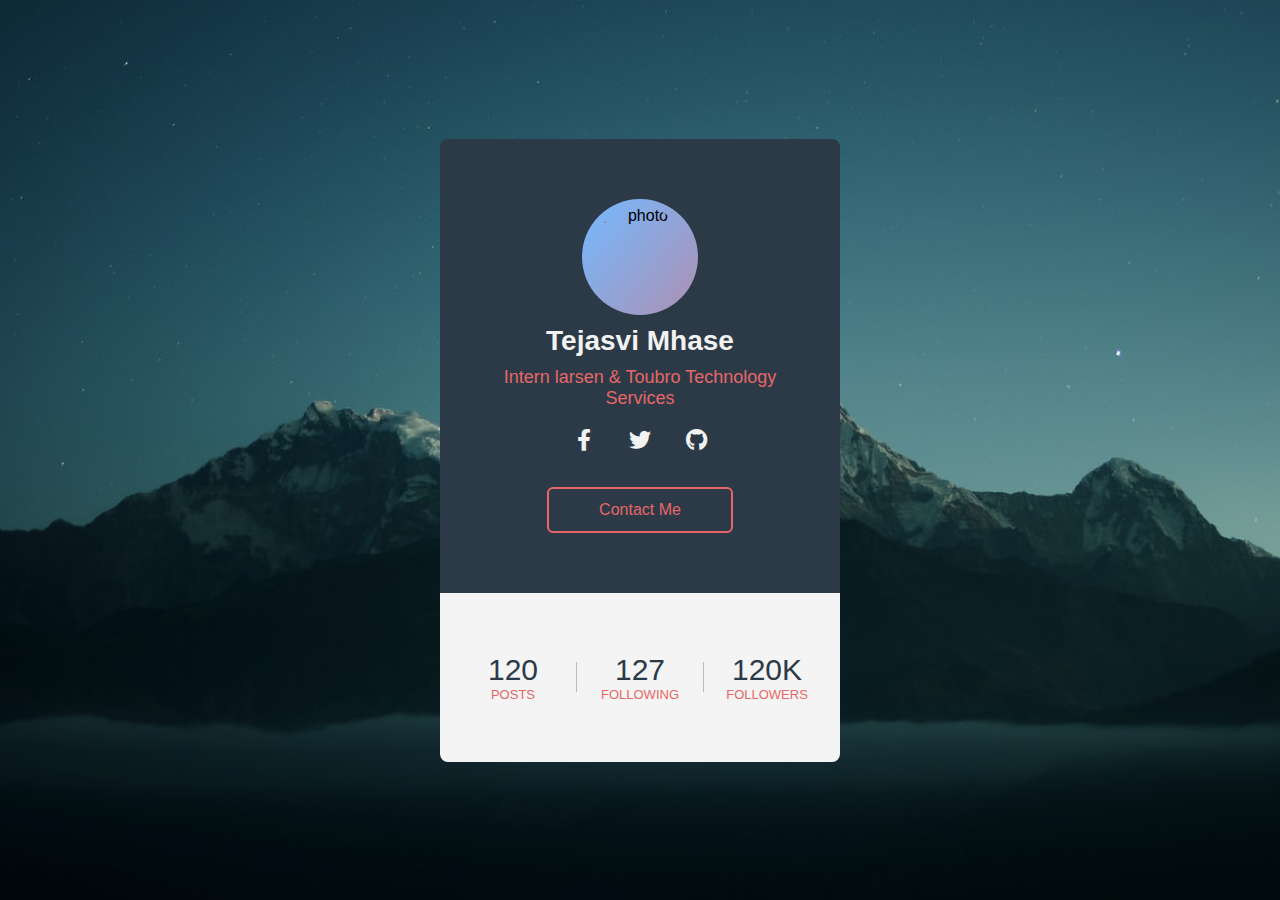
==== profile card/profile card/index.html @ e83294e1 "Add files via upload" ====
<!DOCTYPE html>
<html lang="en">
<head>
  <meta charset="UTF-8">
  <meta name="viewport" content="width=device-width, initial-scale=1.0">
  <title></title>
  <link rel="stylesheet" href="https://cdnjs.cloudflare.com/ajax/libs/font-awesome/5.14.0/css/all.min.css"/>
  <link rel="stylesheet" href="style.css">
</head>
<body>
  <div class="profile-card">
    <div class="card-header">
      <div class="pic">
        <img src="pic.JPG" alt="photo">
      </div>
      <div class="name">Tejasvi Mhase</div>
      <div class="desc">Intern larsen & Toubro Technology Services</div>
      <div class="sm">
        <a href="https://www.facebook.com/profile.php?id=100004188078327" class="fab fa-facebook-f"></a>
        <a href="https://twitter.com/MhaseTejasvi" class="fab fa-twitter"></a>
        <a href="https://github.com/99002669" class="fab fa-github"></a>
        <!-- <a href="#" class="lin" aria-hidden="true"></i>"></a> -->
      </div>
      <a href="#" class="contact-btn">Contact Me</a>
    </div>
    <div class="card-footer">
      <div class="numbers">
        <div class="item">
          <span>120</span>
          Posts
        </div>
        <div class="border"></div>
        <div class="item">
          <span>127</span>
          Following
        </div>
        <div class="border"></div>
        <div class="item">
          <span>120K</span>
          Followers
        </div>
      </div>
    </div>
  </div>
</body>
</html>
---- profile card/profile card/style.css ----
*{
  margin: 0;
  padding: 0;
  font-family: "Ubuntu", sans-serif;
  box-sizing: border-box;
  text-decoration: none;
}

body{
  height: 100vh;
  background: url(bg.jpg) no-repeat center;
  background-size: cover;
  display: flex;
  align-items: center;
  justify-content: center;
}

.profile-card{
  width: 400px;
  text-align: center;
  border-radius: 8px;
  overflow: hidden;
}

.card-header{
  background: #2c3a47;
  padding: 60px 40px;
}

.pic{
  display: inline-block;
  padding: 8px;
  background: linear-gradient(130deg, #74b9ff, #e66767);
  margin: auto;
  border-radius: 50%;
  background-size: 200% 200%;
  animation: animated-gradient 2s linear infinite;
}

@keyframes animated-gradient{
  25%{
    background-position: left bottom;
  }
  50%{
    background-position: right bottom;
  }
  75%{
    background-position: right top;
  }
  100%{
    background-position: left top;
  }
}

.pic img{
  display: block;
  width: 100px;
  height: 100px;
  border-radius: 50%;
}

.name{
  color: #f2f2f2;
  font-size: 28px;
  font-weight: 600;
  margin: 10px 0;
}

.desc{
  font-size: 18px;
  color: #e66767;
}

.sm{
  display: flex;
  justify-content: center;
  margin: 20px 0;
}

.sm a{
  color: #f2f2f2;
  width: 56px;
  font-size: 22px;
  transition: .3s linear;
}

.sm a:hover{
  color: #e66767;
}

.contact-btn{
  display: inline-block;
  padding: 12px 50px;
  color: #e66767;
  border: 2px solid #e66767;
  border-radius: 6px;
  margin-top: 16px;
  transition: .3s linear;
}

.contact-btn:hover{
  background: #e66767;
  color: #f2f2f2;
}

.card-footer{
  background: #f4f4f4;
  padding: 60px 10px;
}

.numbers{
  display: flex;
  align-items: center;
}

.item{
  flex: 1;
  text-transform: uppercase;
  font-size: 13px;
  color: #e66767;
}

.item span{
  display: block;
  color: #2c3a47;
  font-size: 30px;
}

.border{
  width: 1px;
  height: 30px;
  background: #bbb;
}
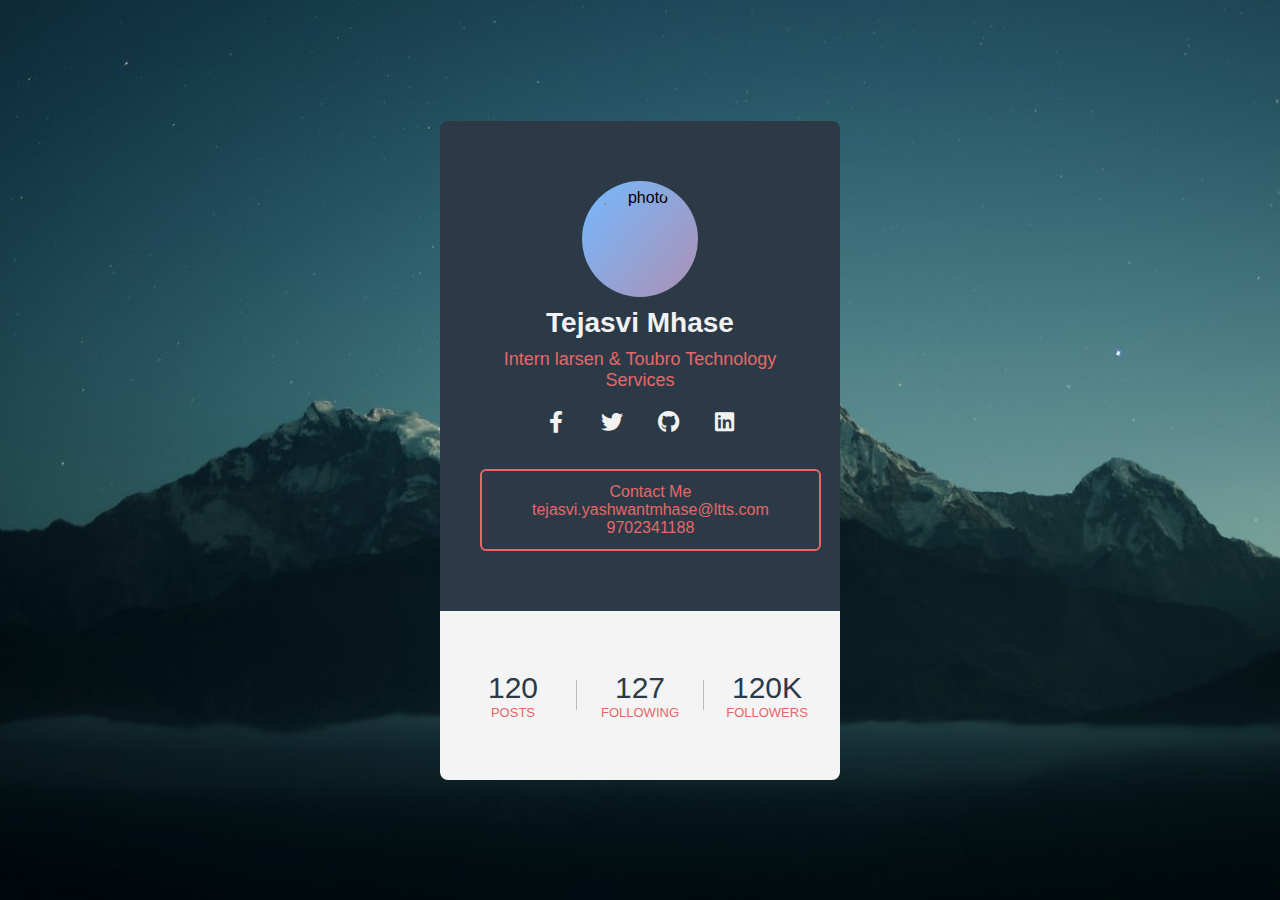
==== commit 4060e1a6: "Update index.html" ====
--- a/profile card/profile card/index.html
+++ b/profile card/profile card/index.html
@@ -19,11 +19,12 @@
         <a href="https://www.facebook.com/profile.php?id=100004188078327" class="fab fa-facebook-f"></a>
         <a href="https://twitter.com/MhaseTejasvi" class="fab fa-twitter"></a>
         <a href="https://github.com/99002669" class="fab fa-github"></a>
-        <!-- <a href="#" class="lin" aria-hidden="true"></i>"></a> -->
+        <a href="https://www.linkedin.com/in/tejasvi-mhase-165141159/" class="fab fa-linkedin"></a>
       </div>
-      <a href="#" class="contact-btn">Contact Me</a>
+      <a href="" class="contact-btn">Contact Me<br/>tejasvi.yashwantmhase@ltts.com<br/>9702341188</a>
     </div>
     <div class="card-footer">
+      
       <div class="numbers">
         <div class="item">
           <span>120</span>
@@ -43,4 +44,4 @@
     </div>
   </div>
 </body>
-</html>+</html>
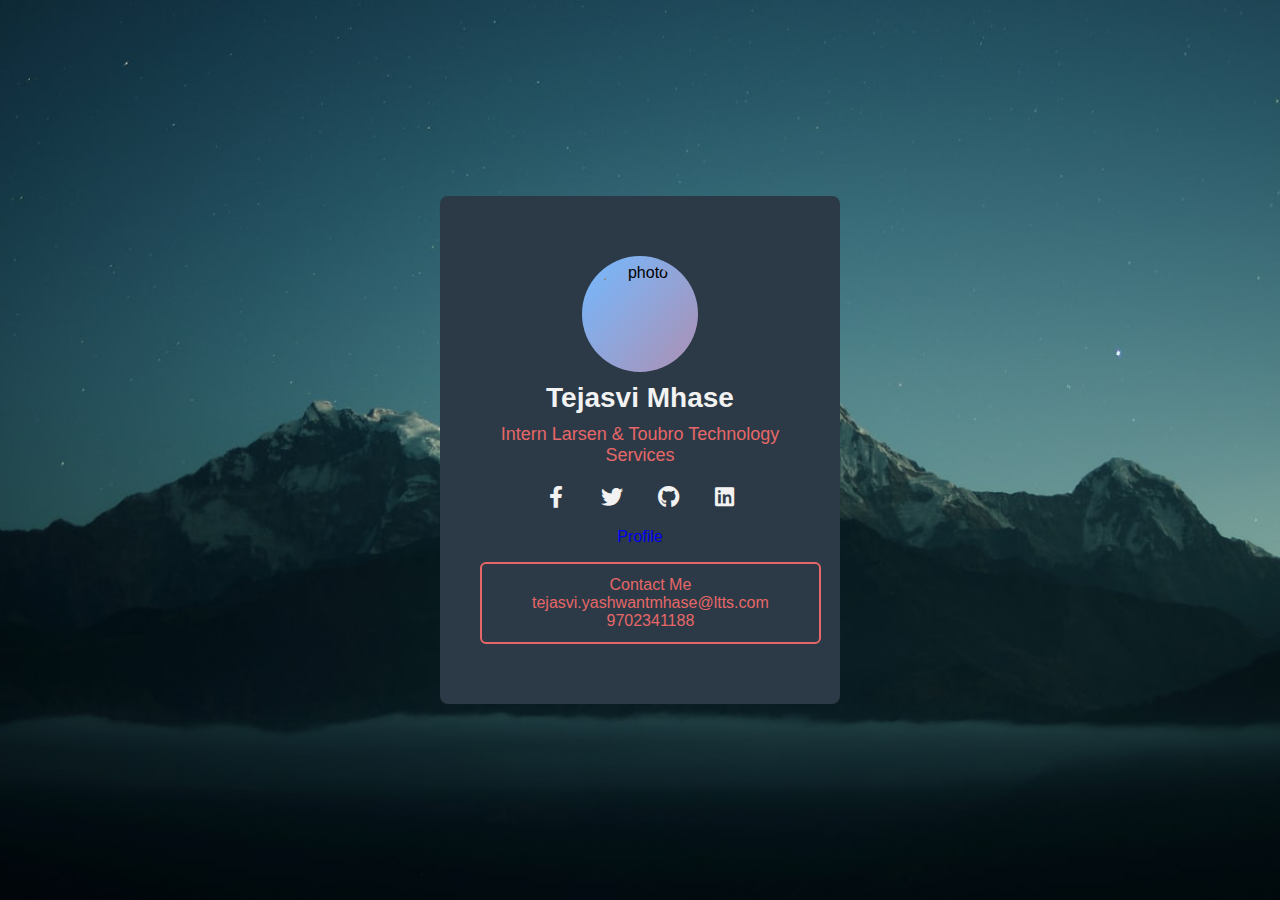
==== commit cb724c7a: "Update index.html" ====
--- a/profile card/profile card/index.html
+++ b/profile card/profile card/index.html
@@ -11,19 +11,21 @@
   <div class="profile-card">
     <div class="card-header">
       <div class="pic">
-        <img src="pic.JPG" alt="photo">
+        <img src="image.jpg" alt="photo">
       </div>
       <div class="name">Tejasvi Mhase</div>
-      <div class="desc">Intern larsen & Toubro Technology Services</div>
+      <div class="desc">Intern Larsen & Toubro Technology Services</div>
       <div class="sm">
-        <a href="https://www.facebook.com/profile.php?id=100004188078327" class="fab fa-facebook-f"></a>
-        <a href="https://twitter.com/MhaseTejasvi" class="fab fa-twitter"></a>
-        <a href="https://github.com/99002669" class="fab fa-github"></a>
-        <a href="https://www.linkedin.com/in/tejasvi-mhase-165141159/" class="fab fa-linkedin"></a>
+        <a href="https://www.facebook.com/profile.php?id=100004188078327" class="fab fa-facebook-f" target="_blank"></a>
+        <a href="https://twitter.com/MhaseTejasvi" class="fab fa-twitter" target="_blank"></a>
+        <a href="https://github.com/99002669" class="fab fa-github" target="_blank"></a>
+        <a href="https://www.linkedin.com/in/tejasvi-mhase-165141159/" class="fab fa-linkedin" target="_blank"></a>
       </div>
+      <a href="resume.html" class="profile-btn" target="_blank">Profile</a>
+
       <a href="" class="contact-btn">Contact Me<br/>tejasvi.yashwantmhase@ltts.com<br/>9702341188</a>
     </div>
-    <div class="card-footer">
+    <!-- <div class="card-footer">
       
       <div class="numbers">
         <div class="item">
@@ -41,7 +43,7 @@
           Followers
         </div>
       </div>
-    </div>
+    </div> -->
   </div>
 </body>
 </html>
